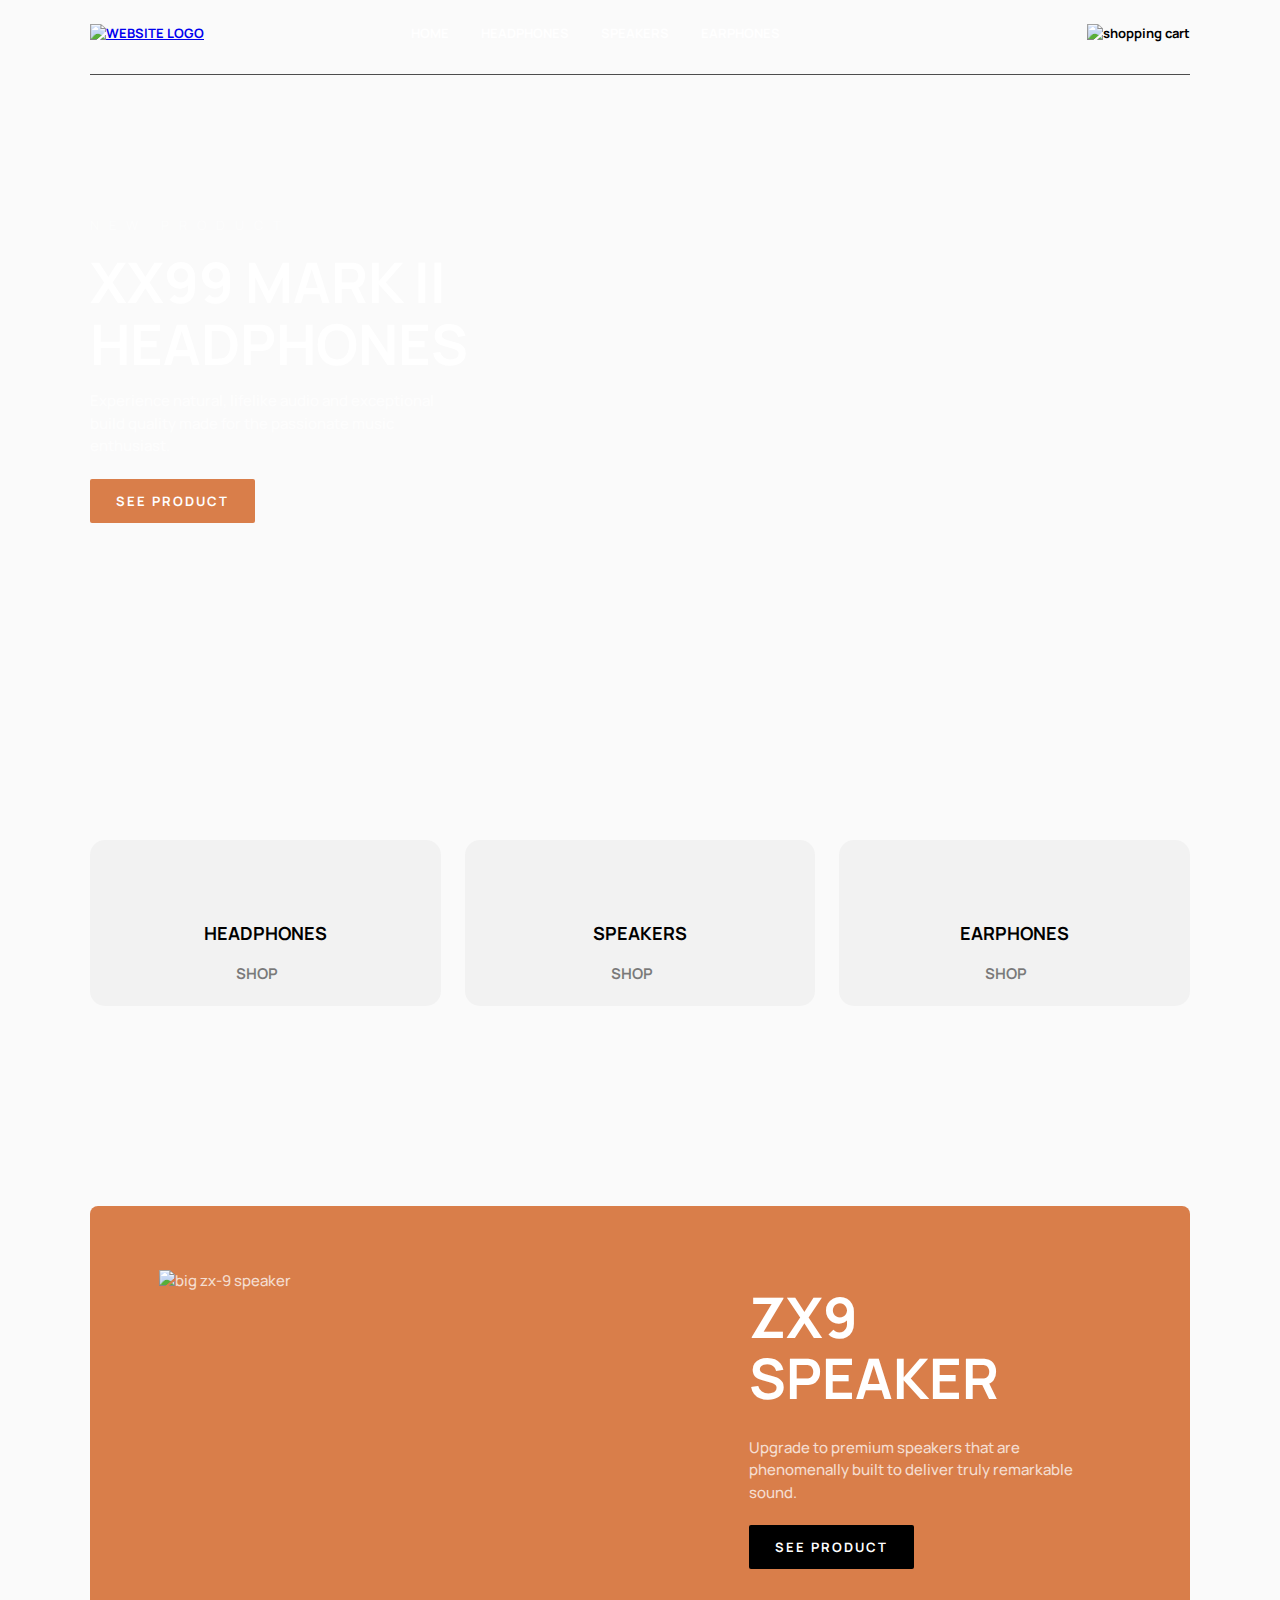
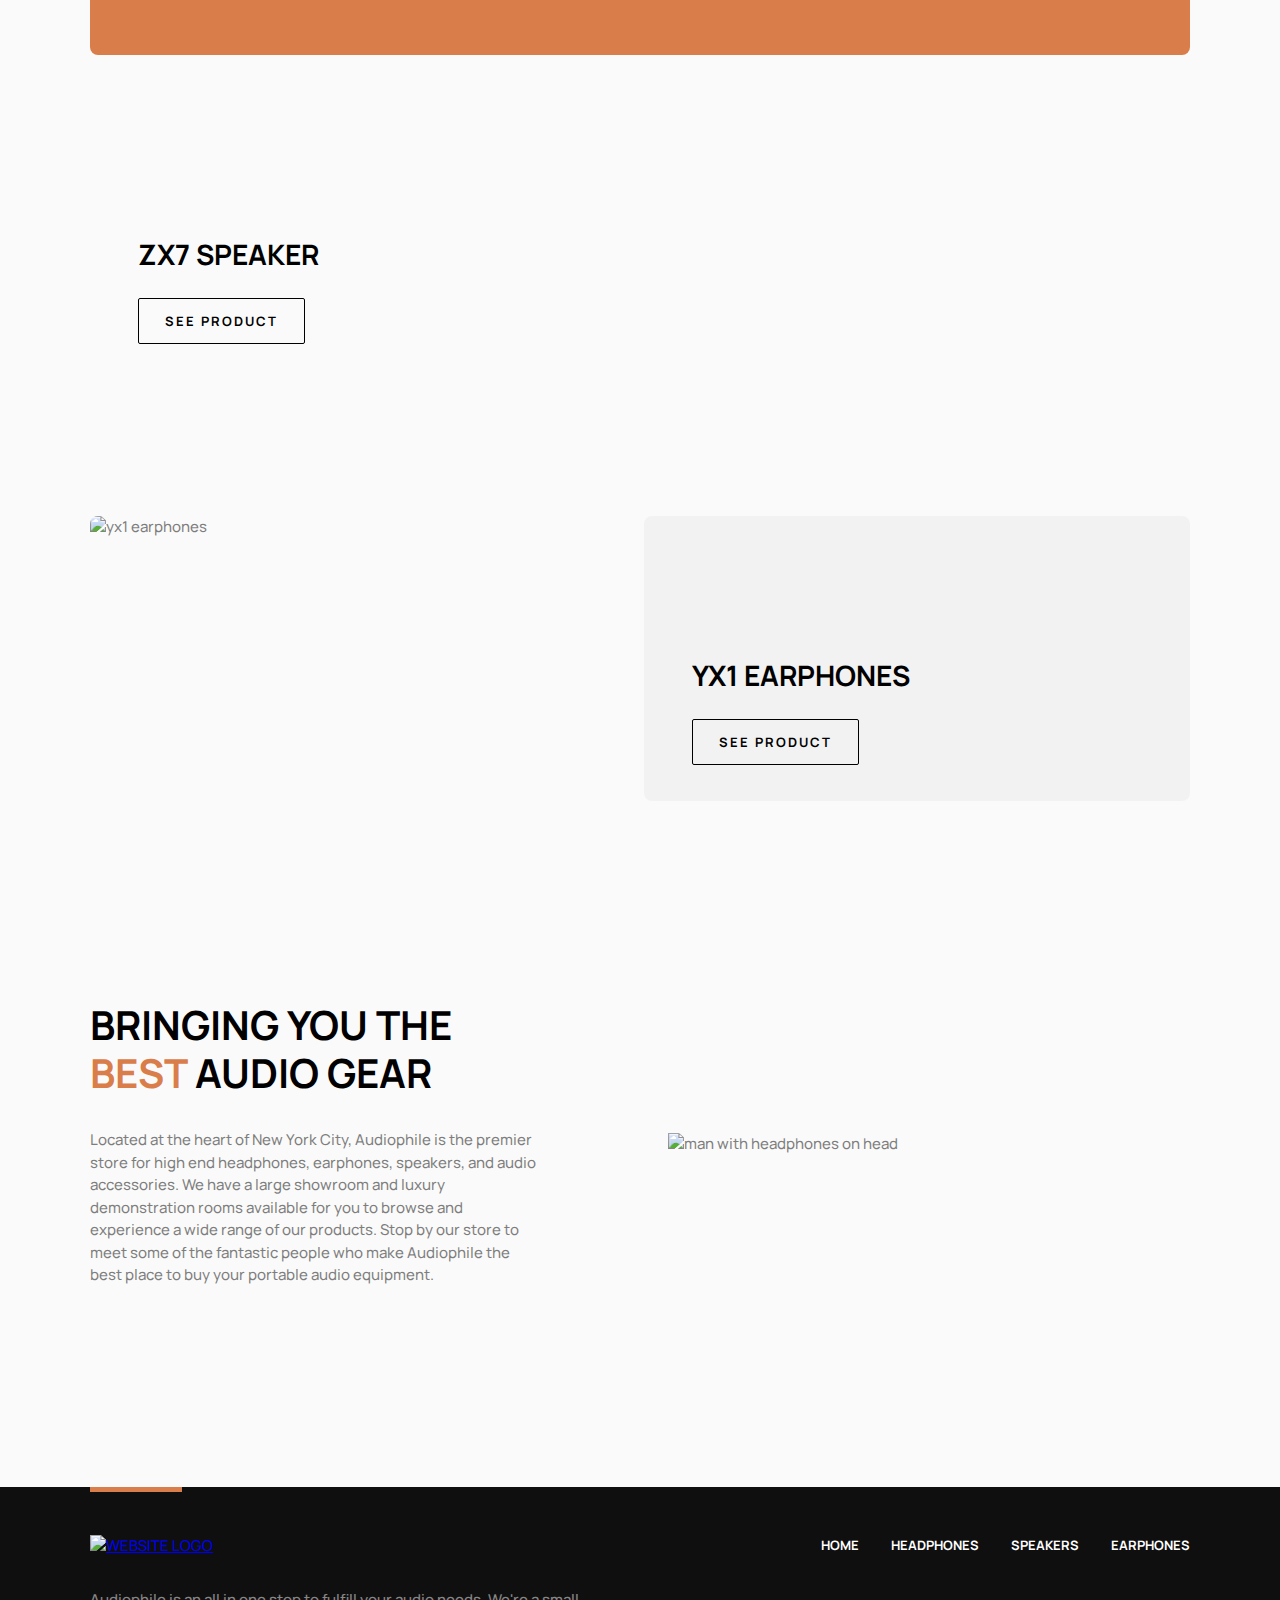
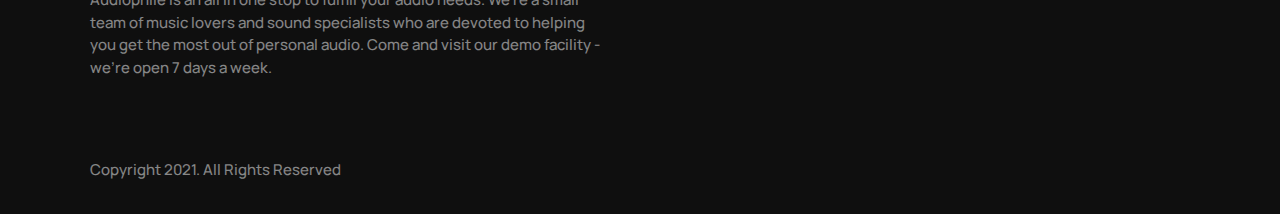
==== index.html @ 175d77ea "Add files via upload" ====
<!DOCTYPE html>
<html lang="en">

<head>
  <meta charset="UTF-8">
  <meta name="viewport" content="width=device-width, initial-scale=1.0">

  <link rel="icon" type="image/png" sizes="32x32" href="./assets/favicon-32x32.png">
  <link rel="preconnect" href="https://fonts.googleapis.com">
  <link rel="preconnect" href="https://fonts.gstatic.com" crossorigin>
  <link href="https://fonts.googleapis.com/css2?family=Manrope:wght@400;500;700&display=swap" rel="stylesheet">

  <link rel="stylesheet" href="./css/style.css">
  <link rel="stylesheet" href="./css/index.css">

  <title>Frontend Mentor | Audiophile e-commerce website</title>
</head>

<body>
  <!-- wrapper for background image under header and section below it -->
  <div class="header-wrapper | mb-sm">
    <div class="container">

      <!-- header section -->
      <header class="primary-header | text-neutral-100 fs-200 fw-700 uppercase">
        <a class="logo" href="./index.html">
          <img src="./assets/shared/desktop/logo.svg" alt="website logo">
        </a>
        <div class="header-nav">
          <button class="mobile-nav" aria-controls="primary-nav-small" aria-expanded="false">
            <span class="sr-only">Menu</span>
          </button>
          <!-- navigation for big screens -->
          <nav class="primary-nav-large">
            <ul class="nav-appearance">
              <li><a href="./index.html">home</a></li>
              <li><a href="./headphones.html">headphones</a></li>
              <li><a href="./speakers.html">speakers</a></li>
              <li><a href="./earphones.html">earphones</a></li>
            </ul>
          </nav>
          <!-- end of navigation for big screens -->
          <!-- navigation for tablets and mobiles -->
          <nav class="primary-nav-small product-collection">
            <div class="headphones">
              <p class="product-collection-name">headphones</p>
              <a href="./headphones.html" class="shop-link">shop <img class="arrow-right"
                  src="./assets/shared/desktop/icon-arrow-right.svg" alt=""></a>
            </div>

            <div class="speakers">
              <p class="product-collection-name">speakers</p>
              <a href="./speakers.html" class="shop-link">shop <img class="arrow-right"
                  src="./assets/shared/desktop/icon-arrow-right.svg" alt=""></a>
            </div>

            <div class="earphones">
              <p class="product-collection-name">earphones</p>
              <a href="./earphones.html" class="shop-link">shop <img class="arrow-right"
                  src="./assets/shared/desktop/icon-arrow-right.svg" alt=""> </a>
            </div>
          </nav>
          <!-- end of navigation for tablets and mobiles -->
        </div>
        <div class="shopping-cart-container">
          <button class="shopping-cart-btn" aria-controls="shopping-cart">
            <img src="./assets/shared/desktop/icon-cart.svg" alt="shopping cart">
          </button>
          <div class="shopping-cart">
            <div>
              <h4>CART (<span class="cart-counter">0</span>)</h4>
              <button class="remove-all">Remove all</button>
            </div>
            <div class="cart-items">

            </div>
            <div>
              <p>TOTAL</p>
              <h4>$ <span class="total-price">0</span></h4>
            </div>
            <div>
              <a href="./checkout.html" class="see-product">checkout</a>
            </div>
          </div>
        </div>
      </header>
      <!-- end of header section -->

      <!-- section under the header -->
      <section class="sub-header | text-neutral-175">
        <p class="product-announcement">new product</p>
        <h1 class="main-titles">XX99 Mark II Headphones</h1>
        <p>Experience natural, lifelike audio and exceptional build quality made for the passionate music enthusiast.
        </p>
        <a href="./product-xx99-mark-two-headphones.html" type="button" class="see-product">see
          product</a>
      </section>
      <!-- end of section under the header -->

    </div>
  </div>
  <!-- end of wrapper for header and section -->

  <!-- main part of page -->
  <main class="container">
    <!-- first section -->
    <section class="product-collection | mb-med">
      <div class="headphones">
        <p class="product-collection-name">headphones</p>
        <a href="./headphones.html" class="shop-link">shop <img class="arrow-right"
            src="./assets/shared/desktop/icon-arrow-right.svg" alt=""></a>
      </div>

      <div class="speakers">
        <p class="product-collection-name">speakers</p>
        <a href="./speakers.html" class="shop-link">shop <img class="arrow-right"
            src="./assets/shared/desktop/icon-arrow-right.svg" alt=""></a>
      </div>

      <div class="earphones">
        <p class="product-collection-name">earphones</p>
        <a href="./earphones.html" class="shop-link">shop <img class="arrow-right"
            src="./assets/shared/desktop/icon-arrow-right.svg" alt=""> </a>
      </div>
    </section>
    <!-- end of first section -->

    <!-- second section -->
    <!-- first product -->
    <section class="product-showoff | mb-med">
      <div class="showoff-big-speaker | bg-primary-400 text-neutral-175">
        <picture class="before">
          <source srcset="./assets/home/desktop/image-speaker-zx9.png" media="(min-width: 60em)">
          <source srcset="./assets/home/tablet/image-speaker-zx9.png" media="(min-width: 40em)">
          <img class="showoff-big-speaker-img" src="./assets/home/mobile/image-speaker-zx9.png" alt="big zx-9 speaker">
        </picture>
        <div class="showoff-big-speaker-info">
          <h2 class="main-titles">ZX9 <br> speaker</h2>
          <p>Upgrade to premium speakers that are phenomenally built to deliver truly remarkable sound.</p>
          <a href="./product-xx99-mark-two-headphones.html" type="button" class="see-product | darker-style">see
            product</a>
        </div>
      </div>
      <!-- end of first product -->

      <!-- second product -->
      <div class="showoff-small-speaker">
        <div class="showoff-small-speaker-info">
          <h3 class="showoff-title">ZX7 speaker</h3>
          <a href="./product-xx99-mark-two-headphones.html" type="button" class="see-product | lighter-style">see
            product</a>
        </div>
      </div>
      <!-- end of second product -->

      <!-- third product -->
      <div class="showoff-earphones">
        <picture>
          <source srcset="./assets/home/desktop/image-earphones-yx1.jpg" media="(min-width: 60em)">
          <source srcset="./assets/home/tablet/image-earphones-yx1.jpg" media="(min-width: 35em)">
          <img class="showoff-earphones-img" src="./assets/home/mobile/image-earphones-yx1.jpg" alt="yx1 earphones">
        </picture>
        <div class="showoff-earphones-info">
          <h3 class="showoff-title">YX1 earphones</h3>
          <a href="./product-xx99-mark-two-headphones.html" type="button" class="see-product | lighter-style">see
            product</a>
        </div>
      </div>
      <!-- end of third product -->
    </section>
    <!-- end of second section -->

    <!-- third section -->
    <section class="product-description | mb-med">
      <div>
        <p class="description-title">Bringing you the <span>best</span> audio gear</p>
        <p>Located at the heart of New York City, Audiophile is the premier store for high end headphones,
          earphones, speakers, and audio accessories. We have a large showroom and luxury demonstration
          rooms available for you to browse and experience a wide range of our products. Stop by our store
          to meet some of the fantastic people who make Audiophile the best place to buy your portable
          audio equipment.</p>
      </div>
      <picture>
        <source srcset="./assets/shared/desktop/image-best-gear.jpg" media="(min-width: 60em)">
        <source srcset="./assets/shared/tablet/image-best-gear.jpg" media="(min-width: 40em)">
        <img class="description-img" src="./assets/shared/mobile/image-best-gear.jpg" alt="man with headphones on head">
      </picture>
    </section>
    <!-- end of third section -->

  </main>
  <!-- main part of page -->

  <!-- footer -->
  <footer class="bg-neutral-800 text-neutral-150">
    <div class="primary-footer | container">
      <div class="footer-nav | uppercase">
        <a class="logo" href="./index.html">
          <img src="./assets/shared/desktop/logo.svg" alt="website logo">
        </a>
        <nav class="primary-nav | fs-200 fw-700 uppercase">
          <ul class="nav-appearance">
            <li><a href="./index.html">home</a></li>
            <li><a href="./headphones.html">headphones</a></li>
            <li><a href="./speakers.html">speakers</a></li>
            <li><a href="./earphones.html">earphones</a></li>
          </ul>
        </nav>
      </div>
      <div>
        <p>Audiophile is an all in one stop to fulfill your audio needs. We're a small team of music lovers
          and sound specialists who are devoted to helping you get the most out of personal audio. Come and
          visit our demo facility - we’re open 7 days a week.</p>
        <p>Copyright 2021. All Rights Reserved</p>
      </div>
      <nav class="secondary-nav">
        <ul class="nav-appearance">
          <li><a href="https://hr-hr.facebook.com" target="_blank">
              <img src="./assets/shared/desktop/icon-facebook.svg" alt="">
            </a></li>
          <li><a href="https://twitter.com" target="_blank">
              <img src="./assets/shared/desktop/icon-twitter.svg" alt="">
            </a></li>
          <li><a href="https://www.instagram.com" target="_blank">
              <img src="./assets/shared/desktop/icon-instagram.svg" alt="">
            </a></li>
        </ul>
      </nav>
    </div>
  </footer>
  <!-- end of footer -->

  <script src="./js/main.js"></script>
  <script src="./js/counter.js"></script>
</body>

</html>
---- css/style.css ----
:root {
  --clr-neutral-100: hsl(0 0% 100%);
  --clr-neutral-150: hsl(0 0% 100% / 0.5);
  --clr-neutral-175: hsl(0 0% 100% / 0.75);
  --clr-neutral-200: hsl(0 0% 98%);
  --clr-neutral-300: hsl(0 0% 95%);
  --clr-neutral-400: hsl(0, 0%, 30%);
  --clr-neutral-800: hsl(0 0% 6%);
  --clr-neutral-900: hsl(0 0% 0%);
  --clr-neutral-950: hsl(0 0% 0% / 0.5);
  --clr-neutral-975: hsl(0 0% 0% / 0.75);

  --clr-primary-300: hsl(21 94% 75%);
  --clr-primary-400: hsl(22, 65%, 57%);
  --clr-primary-500: hsl(0, 65%, 49%);
  --clr-primary-600: hsl(119, 57%, 36%);

  --ff-primary: "Manrope", sans-serif;

  --fw-400: 400;
  --fw-500: 500;
  --fw-700: 700;

  --fs-title: 3.5rem;
  --fs-200: 0.8125rem;
  --fs-300: 0.9375rem;
  --fs-400: 1.125rem;
  --fs-500: 1.5rem;
  --fs-600: 1.75rem;
  --fs-700: 2rem;
  --fs-800: 2.5rem;
}

@media (max-width: 40em) {
  :root {
    --fs-title: 2.25rem;
  }
}

/*
  1. Use a more-intuitive box-sizing model.
*/
*,
*::before,
*::after {
  box-sizing: border-box;
}
/*
  2. Remove default margin
*/
* {
  margin: 0;
}
/*
  3. Allow percentage-based heights in the application
*/
html,
body {
  height: 100%;
}
/*
  Typographic tweaks!
  4. Add accessible line-height
  5. Improve text rendering
*/
body {
  line-height: 1.5;
  -webkit-font-smoothing: antialiased;
}
/*
  6. Improve media defaults
*/
img,
picture,
video,
canvas,
svg {
  display: block;
  max-width: 100%;
}
/*
  7. Remove built-in form typography styles
*/
input,
button,
textarea,
select {
  font: inherit;
}
/*
  8. Avoid text overflows
*/
p,
h1,
h2,
h3,
h4,
h5,
h6 {
  overflow-wrap: break-word;
}
/*
  9. Create a root stacking context
*/
#root,
#__next {
  isolation: isolate;
}

/* Utility Classes */

.text-neutral-100 {
  color: var(--clr-neutral-100);
}
.text-neutral-150 {
  color: var(--clr-neutral-150);
}
.text-neutral-175 {
  color: var(--clr-neutral-175);
}
.text-neutral-900 {
  color: var(--clr-neutral-900);
}
.text-neutral-950 {
  color: var(--clr-neutral-950);
}
.text-neutral-975 {
  color: var(--clr-neutral-975);
}

.text-primary-400 {
  color: var(--clr-primary-400);
}
.text-primary-500 {
  color: var(--clr-primary-500);
}

.bg-neutral-300 {
  background-color: var(--clr-neutral-300);
}
.bg-neutral-400 {
  background-color: var(--clr-neutral-400);
}
.bg-neutral-800 {
  background-color: var(--clr-neutral-800);
}
.bg-neutral-900 {
  background-color: var(--clr-neutral-900);
}

.bg-primary-300 {
  background-color: var(--clr-primary-300);
}
.bg-primary-400 {
  background-color: var(--clr-primary-400);
}
.bg-primary-500 {
  background-color: var(--clr-primary-500);
}

.fw-400 {
  font-weight: var(--fw-400);
}
.fw-500 {
  font-weight: var(--fw-500);
}
.fw-700 {
  font-weight: var(--fw-700);
}

.fs-title {
  font-size: var(--fs-title);
}
.fs-200 {
  font-size: var(--fs-200);
}
.fs-300 {
  font-size: var(--fs-300);
}
.fs-400 {
  font-size: var(--fs-400);
}
.fs-500 {
  font-size: var(--fs-500);
}
.fs-600 {
  font-size: var(--fs-600);
}
.fs-700 {
  font-size: var(--fs-700);
}
.fs-800 {
  font-size: var(--fs-800);
}

.mb-sm {
  margin-bottom: 10.5rem;
}
.mb-med {
  margin-bottom: 12.5rem;
}

@media (max-width: 60em) {
  .mb-sm {
    margin-bottom: 6rem;
  }
  .mb-med {
    margin-bottom: 6rem;
  }
}

@media (max-width: 40em) {
  .mb-sm {
    margin-bottom: 5rem;
  }
  .mb-med {
    margin-bottom: 7.5rem;
  }
}

.uppercase {
  text-transform: uppercase;
}

.sr-only {
  position: absolute;
  position: absolute !important;
  width: 1px !important;
  height: 1px !important;
  padding: 0 !important;
  margin: -1px !important;
  overflow: hidden !important;
  clip: rect(0, 0, 0, 0) !important;
  white-space: nowrap !important;
  border: 0 !important;
}

.container {
  --side-padd: 1.25rem;
  --max-width: 1100px;

  width: min(var(--max-width), 100% - var(--side-padd) * 2);
  margin-inline: auto;
}

/* General Styling */

body {
  background-color: var(--clr-neutral-200);
  color: var(--clr-neutral-950);
  font-family: var(--ff-primary);
  font-weight: var(--fw-500);
  font-size: var(--fs-300);
}

h1,
h2,
h3,
h4 {
  line-height: 1.1;
}

.nav-appearance {
  list-style: none;
  padding: 0;
}

.nav-appearance > li > a {
  color: var(--clr-neutral-100);
  text-decoration: none;
  font-weight: var(--fw-700);
  transition: color 350ms ease-out;
}

@media (min-width: 40em) {
  .nav-appearance > li > a:hover,
  .nav-appearance > li > a:focus {
    color: var(--clr-primary-400);
  }
}

.product-announcement {
  text-transform: uppercase;
  letter-spacing: 10px;
  color: var(--clr-neutral-150);
  font-weight: var(--fw-400);
  font-size: var(--fs-200);
}

.main-titles {
  color: var(--clr-neutral-100);
  font-size: var(--fs-title);
  font-weight: var(--fw-700);
  text-transform: uppercase;
}

.showoff-title {
  font-size: var(--fs-600);
  color: var(--clr-neutral-900);
  font-weight: var(--fw-700);
  text-transform: uppercase;
}

.see-product {
  text-decoration: none;
  text-transform: uppercase;
  letter-spacing: 2px;
  background-color: var(--clr-primary-400);
  color: var(--clr-neutral-100);
  font-size: var(--fs-200);
  font-weight: var(--fw-700);
  padding: 1em 2em;
  border-radius: 2px;
  transition: all 350ms ease-in;
}

@media (min-width: 40em) {
  .see-product:hover,
  .see-product:focus {
    background-color: var(--clr-primary-300);
  }
}

.product-collection-name {
  text-transform: uppercase;
  font-size: var(--fs-400);
  font-weight: var(--fw-700);
  color: var(--clr-neutral-900);
}

.shop-link {
  text-decoration: none;
  text-transform: uppercase;
  color: var(--clr-neutral-950);
  font-weight: var(--fw-700);
  font-size: var(--fs-300);
  transition: color 350ms ease-out;
}

.shop-link .arrow-right {
  display: inline-block;
  margin-left: 14px;
}

.darker-style {
  background-color: var(--clr-neutral-900);
  color: var(--clr-neutral-100);
}

.lighter-style {
  background-color: transparent;
  color: var(--clr-neutral-900);
  border: 1px solid currentColor;
}

@media (min-width: 40em) {
  .shop-link:hover,
  .shop-link:focus {
    color: var(--clr-primary-400);
  }
  .darker-style:hover,
  .darker-style:focus {
    background-color: var(--clr-neutral-400);
  }
  .lighter-style:hover,
  .lighter-style:focus {
    background-color: var(--clr-neutral-900);
    color: var(--clr-neutral-100);
    border: 1px solid var(--clr-neutral-900);
  }
}

.description-title {
  font-size: var(--fs-800);
  color: var(--clr-neutral-900);
  font-weight: var(--fw-700);
  text-transform: uppercase;
}

.description-title > span {
  color: var(--clr-primary-400);
}

@media (max-width: 40em) {
  .description-title {
    font-size: var(--fs-600);
  }
}

.collection-sub-header {
  font-size: var(--fs-800);
  font-weight: var(--fw-700);
  text-transform: uppercase;
  color: var(--clr-neutral-100);
}

@media (max-width: 40em) {
  .collection-sub-header {
    font-size: var(--fs-600);
  }
}

/* Headphones, speakers and earphones general styling */

.product-info .collection-sub-header {
  color: var(--clr-neutral-900);
}

.product-info .product-announcement {
  color: var(--clr-primary-400);
}

/* Individual product general styling */

.return-link {
  border: 0;
  cursor: pointer;
  font-size: var(--fs-300);
  font-weight: var(--fw-500);
  background-color: transparent;
  color: var(--clr-neutral-950);
  text-transform: capitalize;
  transition: color 350ms ease-out;
}

@media (min-width: 40em) {
  .return-link:hover,
  .return-link:focus {
    color: var(--clr-primary-400);
  }
}

.full-product-price {
  font-size: var(--fs-400);
  font-weight: var(--fw-700);
  color: var(--clr-neutral-900);
}

.features-content-title {
  font-size: var(--fs-700);
  color: var(--clr-neutral-900);
  text-transform: uppercase;
}

@media (max-width: 40em) {
  .features-content-title {
    font-size: var(--fs-500);
  }
}

.in-the-box-info > p > span {
  color: var(--clr-primary-400);
  font-weight: var(--fw-700);
  padding-right: 1.75em;
}

.showoff-product-name {
  font-size: var(--fs-500);
  color: var(--clr-neutral-900);
  text-transform: uppercase;
}

.full-product-desc .collection-sub-header {
  color: var(--clr-neutral-900);
}

.full-product-desc .product-announcement {
  color: var(--clr-primary-400);
}

.product-collection {
  display: flex;
  flex-direction: column;
  text-align: center;
  gap: 4rem;
  padding-block: 5.5rem 1.5rem;
}

section.product-collection {
  padding-block: 0;
}

.product-collection > * {
  border-radius: 1em;
  background-color: var(--clr-neutral-300);
  width: 90%;
  max-width: 24rem;
  margin-inline: auto;
  padding-block: 5rem 1.25rem;
}

section.product-collection > * {
  width: 100%;
}

.product-collection-name {
  margin-bottom: 1rem;
  position: relative;
}

.product-collection-name::before {
  content: "";
  position: absolute;
  inset: -150px 0 0 0;
  background-image: url("../assets/shared/desktop/image-category-thumbnail-headphones.png");
  background-repeat: no-repeat;
  background-size: 40%;
  background-position: center center;
}

@media (min-width: 40em) {
  .product-collection {
    flex-direction: row;
    gap: 0.5rem;
    padding-inline: 1rem;
    padding-block: 7rem 4rem;
  }
  section.product-collection {
    padding-inline: 0;
  }
  .product-collection-name::before {
    background-size: 60%;
  }
}

@media (min-width: 60em) {
  .product-collection {
    gap: 1.5rem;
  }
  .product-collection-name::before {
    background-size: 50%;
  }
}

.product-collection > div:nth-of-type(2) > .product-collection-name::before {
  background-image: url("../assets/shared/desktop/image-category-thumbnail-speakers.png");
}

.product-collection > div:nth-of-type(3) > .product-collection-name::before {
  background-image: url("../assets/shared/desktop/image-category-thumbnail-earphones.png");
}

/* Counter */

.full-product-counter {
  background-color: var(--clr-neutral-300);
  max-width: 7.5rem;
  display: flex;
  align-items: center;
  justify-content: space-between;
}

@media (min-width: 40em) {
  .full-product-counter {
    width: 7.5rem;
  }
}

.counter {
  color: var(--clr-neutral-900);
}

.full-product-counter > button {
  color: var(--clr-neutral-400);
  opacity: 0.75;
  padding-block: 0.75rem;
  padding-inline: 1rem;
  background: transparent;
  border: 0;
  cursor: pointer;
  transition: color 350ms ease-out;
}

.full-product-counter > button:hover,
.full-product-counter > button:focus {
  color: var(--clr-primary-400);
}

/* Shopping cart */

.shopping-cart-container {
  position: relative;
  width: fit-content;
}

.shopping-cart {
  background-color: var(--clr-neutral-100);
  max-width: 375px;
  padding: 2.25rem 2rem 3rem 2rem;
  margin-inline: auto;
  border-radius: 0.75em;
  box-shadow: 0 0 0 1000vw var(--clr-neutral-950);
  font-weight: var(--fw-700);
  position: absolute;
  z-index: 99999;
  inset: 6rem 0 auto -85vw;
  display: none;
}

.shopping-cart[data-visible] {
  display: block;
}

@media (min-width: 40em) {
  .shopping-cart {
    margin-inline: initial;
    margin-left: auto;
    right: 0.5rem;
  }
}

.shopping-cart > * {
  display: flex;
  justify-content: space-between;
}

.shopping-cart > *:not(:first-child) {
  margin-top: 2rem;
}

.shopping-cart .see-product {
  width: 100%;
  text-align: center;
}

.cart-items {
  display: flex;
  flex-direction: column;
  gap: 1rem;
}

.cart-item {
  width: 100%;
  display: flex;
  align-items: center;
  justify-content: space-between;
}

.cart-item h5 {
  max-height: 20px;
  max-width: 100px;
  overflow: hidden;
}

.cart-item-img {
  width: 4rem;
  aspect-ratio: 1;
  border-radius: 0.25em;
}

.cart-item-info > :last-child {
  margin-top: 0.25em;
}

.remove-all {
  cursor: pointer;
  background: transparent;
  border: 0;
  color: var(--clr-neutral-950);
  font-weight: var(--fw-500);
  text-transform: capitalize;
}

.shopping-cart h4,
.shopping-cart h5 {
  color: var(--clr-neutral-900);
}

.shopping-cart h4 {
  font-size: var(--fs-400);
}

.shopping-cart h5 {
  font-size: var(--fs-300);
}

.shopping-cart p {
  color: var(--clr-neutral-950);
  font-size: var(--fs-200);
}

/* Header */

.header-wrapper > .container {
  display: flex;
  flex-direction: column;
  gap: 100px;
}

.primary-header {
  padding-block: 1.5rem;
  display: flex;
  justify-content: space-between;
  align-items: center;
}

.primary-header::before {
  content: "";
  position: absolute;
  inset: 0 0 calc(100vh - 75px) 0;
  border-bottom: 1px solid var(--clr-neutral-400);
}

.logo {
  order: 2;
  z-index: 999;
}

.header-nav {
  order: 1;
  z-index: 999;
}

.shopping-cart-container {
  order: 3;
  z-index: 999;
}

.shopping-cart-btn {
  cursor: pointer;
  background-color: transparent;
  border: 0;
  padding: 0;
}

@media (min-width: 40em) {
  .logo {
    margin-right: auto;
    margin-left: 2rem;
  }
  .primary-header::before {
    width: calc(100% - 40px);
    max-width: 1100px;
    margin-inline: auto;
  }
}

@media (min-width: 60em) {
  .header-nav {
    margin-right: 100px;
  }
  .logo {
    margin-right: initial;
    margin-left: 0rem;
    order: 1;
  }
}

.mobile-nav {
  display: block;
  width: 16px;
  height: 15px;
  background: transparent;
  background-image: url("../assets/shared/tablet/icon-hamburger.svg");
  background-repeat: no-repeat;
  background-size: cover;
  cursor: pointer;
  position: relative;
  z-index: 99;
  border: 0;
}

.primary-nav-small {
  display: none;
}

.primary-nav-small[data-visible] {
  display: flex;
  position: absolute;
  z-index: 999;
  inset: 4.5rem 0 auto;
  background-color: var(--clr-neutral-100);
  box-shadow: 0 0 0 1000vw var(--clr-neutral-950);
}

.primary-nav-large {
  display: none;
}

@media (min-width: 60em) {
  .mobile-nav {
    display: none;
  }
  .primary-nav-small[data-visible] {
    display: none;
  }
  .primary-nav-large {
    display: block;
  }
  .nav-appearance {
    display: flex;
    gap: 2rem;
  }
}

/* Product description --- Third section */

.product-description {
  text-align: center;
  display: flex;
  flex-direction: column;
}

.product-description :first-child {
  order: 2;
  max-width: 40ch;
  margin-inline: auto;
}

.description-title {
  margin-block: 2.5rem 2rem;
  line-height: 1.2;
}

@media (min-width: 40em) {
  .product-description :first-child {
    max-width: 63ch;
  }
}

@media (min-width: 60em) {
  .product-description {
    text-align: start;
    flex-direction: row;
    align-items: center;
    gap: 8rem;
  }
  .product-description > * {
    flex-basis: 100%;
  }
  .product-description :first-child {
    order: 0;
    max-width: 50ch;
  }
  .description-title {
    margin-block: 0 2rem;
  }
}

/* Footer */

.primary-footer {
  text-align: center;
  display: grid;
  grid-template-areas:
    "pr-nav"
    "info"
    "sec-nav";
  justify-content: center;
  gap: 3rem;
  padding-block: 3rem 2rem;
}

.primary-footer .nav-appearance {
  display: flex;
  flex-direction: column;
  justify-content: center;
  gap: 1rem;
}

.footer-nav {
  grid-area: pr-nav;
  display: flex;
  flex-direction: column;
  align-items: center;
  gap: 3rem;
}

.footer-nav > .logo {
  order: 0;
  position: relative;
}

.footer-nav > .logo::before {
  content: "";
  position: absolute;
  z-index: -1;
  inset: -3rem 0 0;
  border-top: 5px solid var(--clr-primary-400);
  width: 75%;
  margin-inline: auto;
}

.primary-footer > :nth-child(2) {
  grid-area: info;
}

.primary-footer p:last-of-type {
  padding-top: 3rem;
}

.secondary-nav {
  grid-area: sec-nav;
}

@media (min-width: 40em) {
  .primary-footer {
    text-align: start;
    justify-content: start;
    gap: 2rem;
    grid-template-areas:
      "pr-nav pr-nav"
      "info sec-nav"
      "info sec-nav";
  }
  .primary-footer .nav-appearance {
    justify-content: start;
    flex-direction: row;
    gap: 2rem;
  }
  .footer-nav {
    align-items: start;
    gap: 2rem;
  }
  .footer-nav > .logo {
    margin: 0;
    width: fit-content;
  }
  .footer-nav > .logo::before {
    margin-inline: initial;
  }
  .primary-footer > :nth-child(2) {
    width: calc(100% + 8rem);
  }
  .primary-footer p:last-of-type {
    padding-top: 5rem;
  }
  .secondary-nav {
    align-self: end;
    height: fit-content;
  }
  .secondary-nav > .nav-appearance {
    gap: 1rem;
  }
  .secondary-nav > .nav-appearance > li:hover > a > img,
  .secondary-nav > .nav-appearance > li:focus > a > img {
    filter: invert(64%) sepia(46%) saturate(2171%) hue-rotate(332deg)
      brightness(95%) contrast(78%);
  }
}

@media (min-width: 60em) {
  .primary-footer {
    justify-content: space-between;
  }
  .footer-nav {
    flex-direction: row;
    justify-content: space-between;
    align-items: center;
  }
  .primary-footer p {
    max-width: 57ch;
  }
  .secondary-nav {
    align-self: center;
  }
}

.secondary-nav .nav-appearance {
  flex-direction: row;
}
---- css/index.css ----
/* Header */

.header-wrapper {
  background-image: url("../assets/home/mobile/image-header.jpg");
  background-repeat: no-repeat;
  background-size: cover;
  background-position: center center;
}

.header-wrapper {
  padding-bottom: 10rem;
}

.sub-header {
  text-align: center;
  padding-top: 6.5rem;
  max-width: 45ch;
  margin-inline: auto;
}

@media (min-width: 40em) {
  .header-wrapper {
    background-image: url("../assets/home/tablet/image-header.jpg");
  }
  .sub-header > p {
    max-width: 40ch;
    margin-inline: auto;
  }
}

@media (min-width: 60em) {
  .header-wrapper {
    background-image: url("../assets/home/desktop/image-hero.jpg");
  }
  .sub-header {
    text-align: start;
    margin-inline: initial;
    padding-top: 3rem;
  }
  .sub-header > p {
    margin-inline: initial;
  }
}

.sub-header > * + * {
  margin-top: 1rem;
}

.sub-header > p:nth-of-type(2) {
  margin-bottom: 2rem;
}

/* Second section */

.product-showoff {
  display: grid;
  gap: 1.5rem;
  grid-template-rows: 1fr;
}

.product-showoff > * {
  border-radius: 0.5rem;
}

@media (min-width: 40em) {
  .product-showoff {
    gap: 2rem;
  }
}

@media (min-width: 60em) {
  .product-showoff {
    gap: 3rem;
  }
}

/* First showoff product */

.showoff-big-speaker {
  text-align: center;
  display: grid;
  grid-template-columns: 1fr;
  position: relative;
  isolation: isolate;
}

.showoff-big-speaker::before {
  content: "";
  position: absolute;
  z-index: -1;
  inset: 0;
  background-image: url("../assets/home/desktop/pattern-circles.svg");
  background-repeat: no-repeat;
  background-size: cover;
  background-position: center top -150px;
}

.showoff-big-speaker-img {
  width: 50%;
  padding-block: 4rem 3rem;
  margin-inline: auto;
}

.showoff-big-speaker-info {
  padding-bottom: 4rem;
  max-width: 37ch;
  margin-inline: auto;
}

@media (min-width: 60em) {
  .showoff-big-speaker {
    text-align: start;
    grid-template-columns: 1fr 1fr;
  }
  .showoff-big-speaker::before {
    background-position: left -250px center;
  }
  .showoff-big-speaker-img {
    width: 75%;
    padding-bottom: 0;
    object-fit: cover;
    object-position: 0 15px;
  }
  .showoff-big-speaker-info {
    padding-block: 5rem 6rem;
  }
}

.showoff-big-speaker-info > :not(:last-child) {
  margin-bottom: 1.75rem;
}

.showoff-big-speaker-info > p:nth-of-type(1) {
  margin-bottom: 2rem;
}

/* Second showoff product */

.showoff-small-speaker {
  overflow: hidden;
}

.showoff-small-speaker-info {
  padding: 8.5rem 0 8.5rem 1.5rem;
  background-image: url("../assets/home/mobile/image-speaker-zx7.jpg");
  background-repeat: no-repeat;
  background-size: cover;
  background-position: center center;
}

@media (min-width: 40em) {
  .showoff-small-speaker-info {
    padding-left: 3rem;
    background-image: url("../assets/home/tablet/image-speaker-zx7.jpg");
  }
}

@media (min-width: 40em) {
  .showoff-small-speaker-info {
    padding-left: 3rem;
    background-image: url("../assets/home/desktop/image-speaker-zx7.jpg");
  }
}

.showoff-title {
  margin-bottom: 2.5rem;
}

/* Third showoff product */

.showoff-earphones {
  display: grid;
  gap: 1.5rem;
}

.showoff-earphones > * {
  border-radius: 0.5rem;
  overflow: hidden;
}

.showoff-earphones-img {
  object-fit: cover;
  object-position: center center;
}

.showoff-earphones-info {
  padding: 3rem 0 3rem 1.5rem;
  background-color: var(--clr-neutral-300);
}

@media (min-width: 40em) {
  .showoff-earphones {
    grid-template-columns: 1fr 1fr;
    gap: 0.5rem;
  }
  .showoff-earphones > * {
    flex-basis: 100%;
    max-height: 300px;
  }
  .showoff-earphones-info {
    padding-left: 3rem;
  }
}

@media (min-width: 60em) {
  .showoff-earphones > * {
    max-height: 400px;
  }
  .showoff-earphones-info {
    padding-top: 9rem;
  }
}

/* End of Second section */
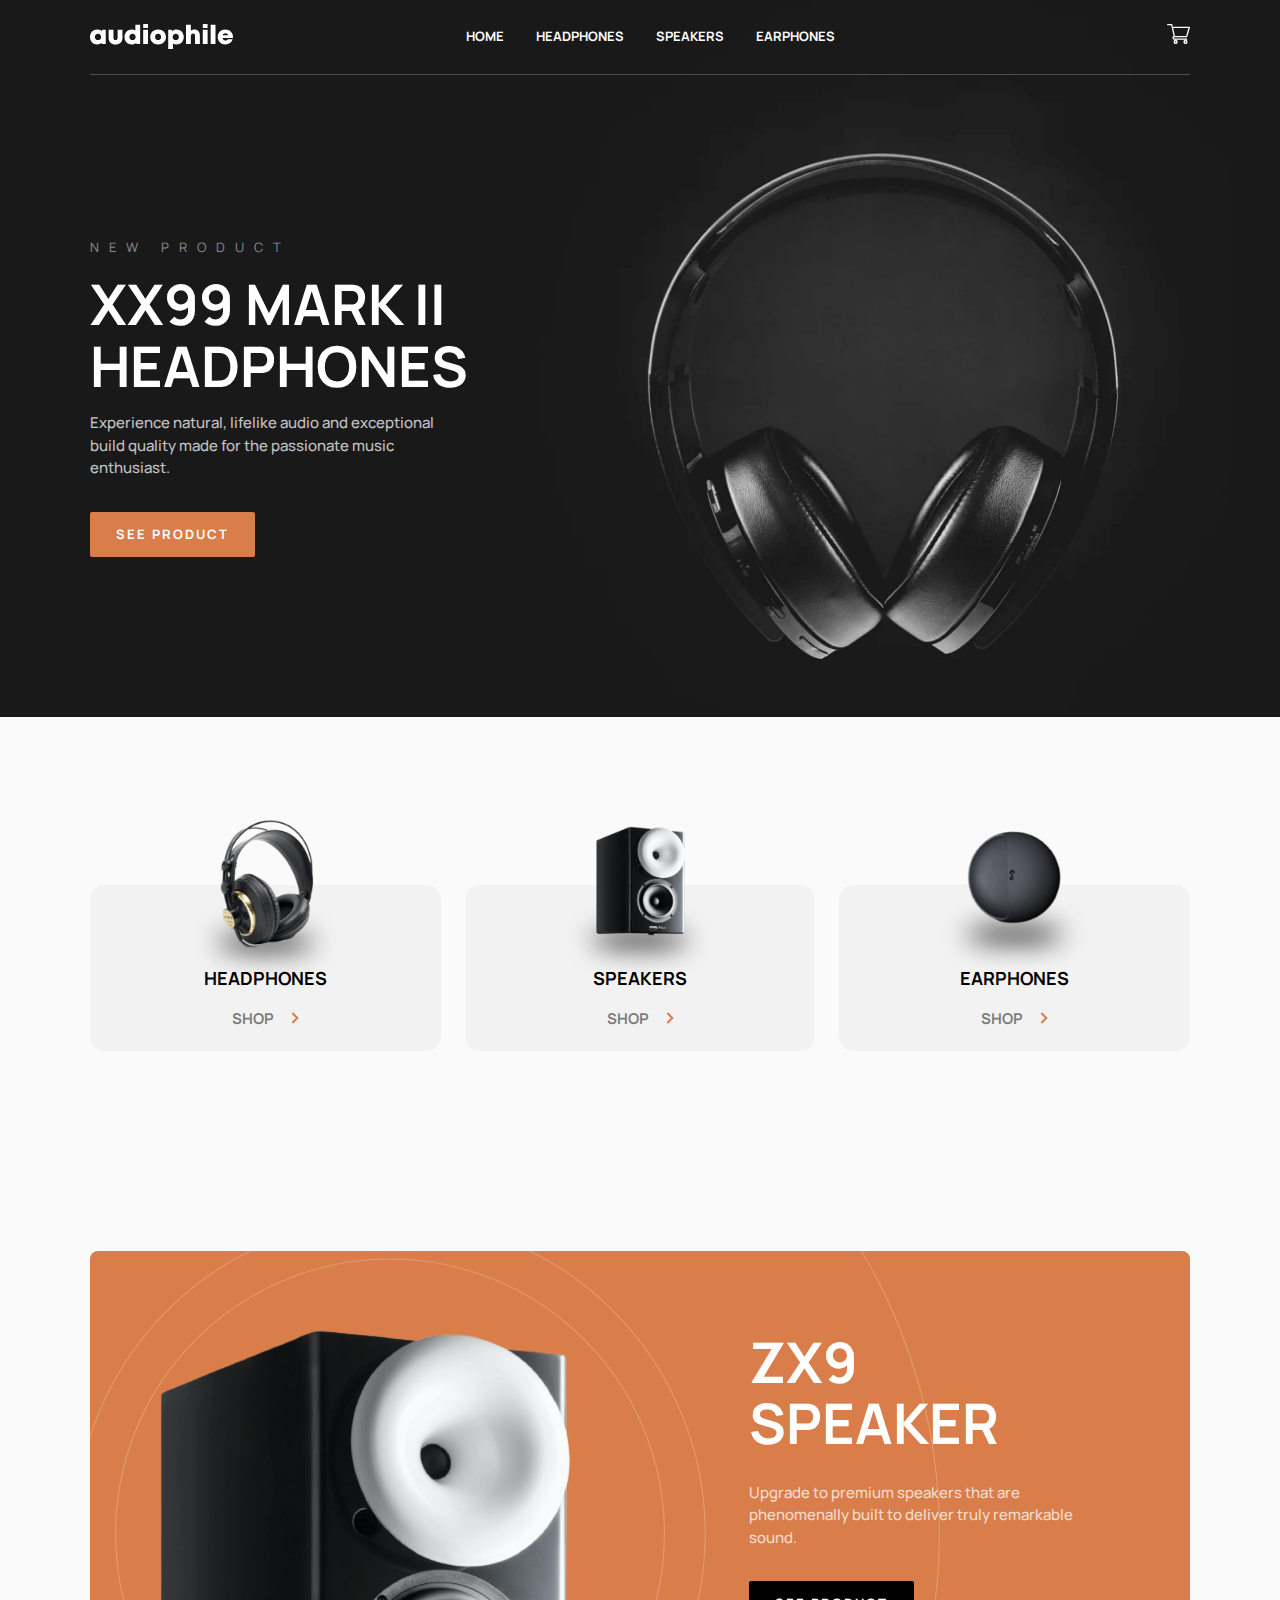
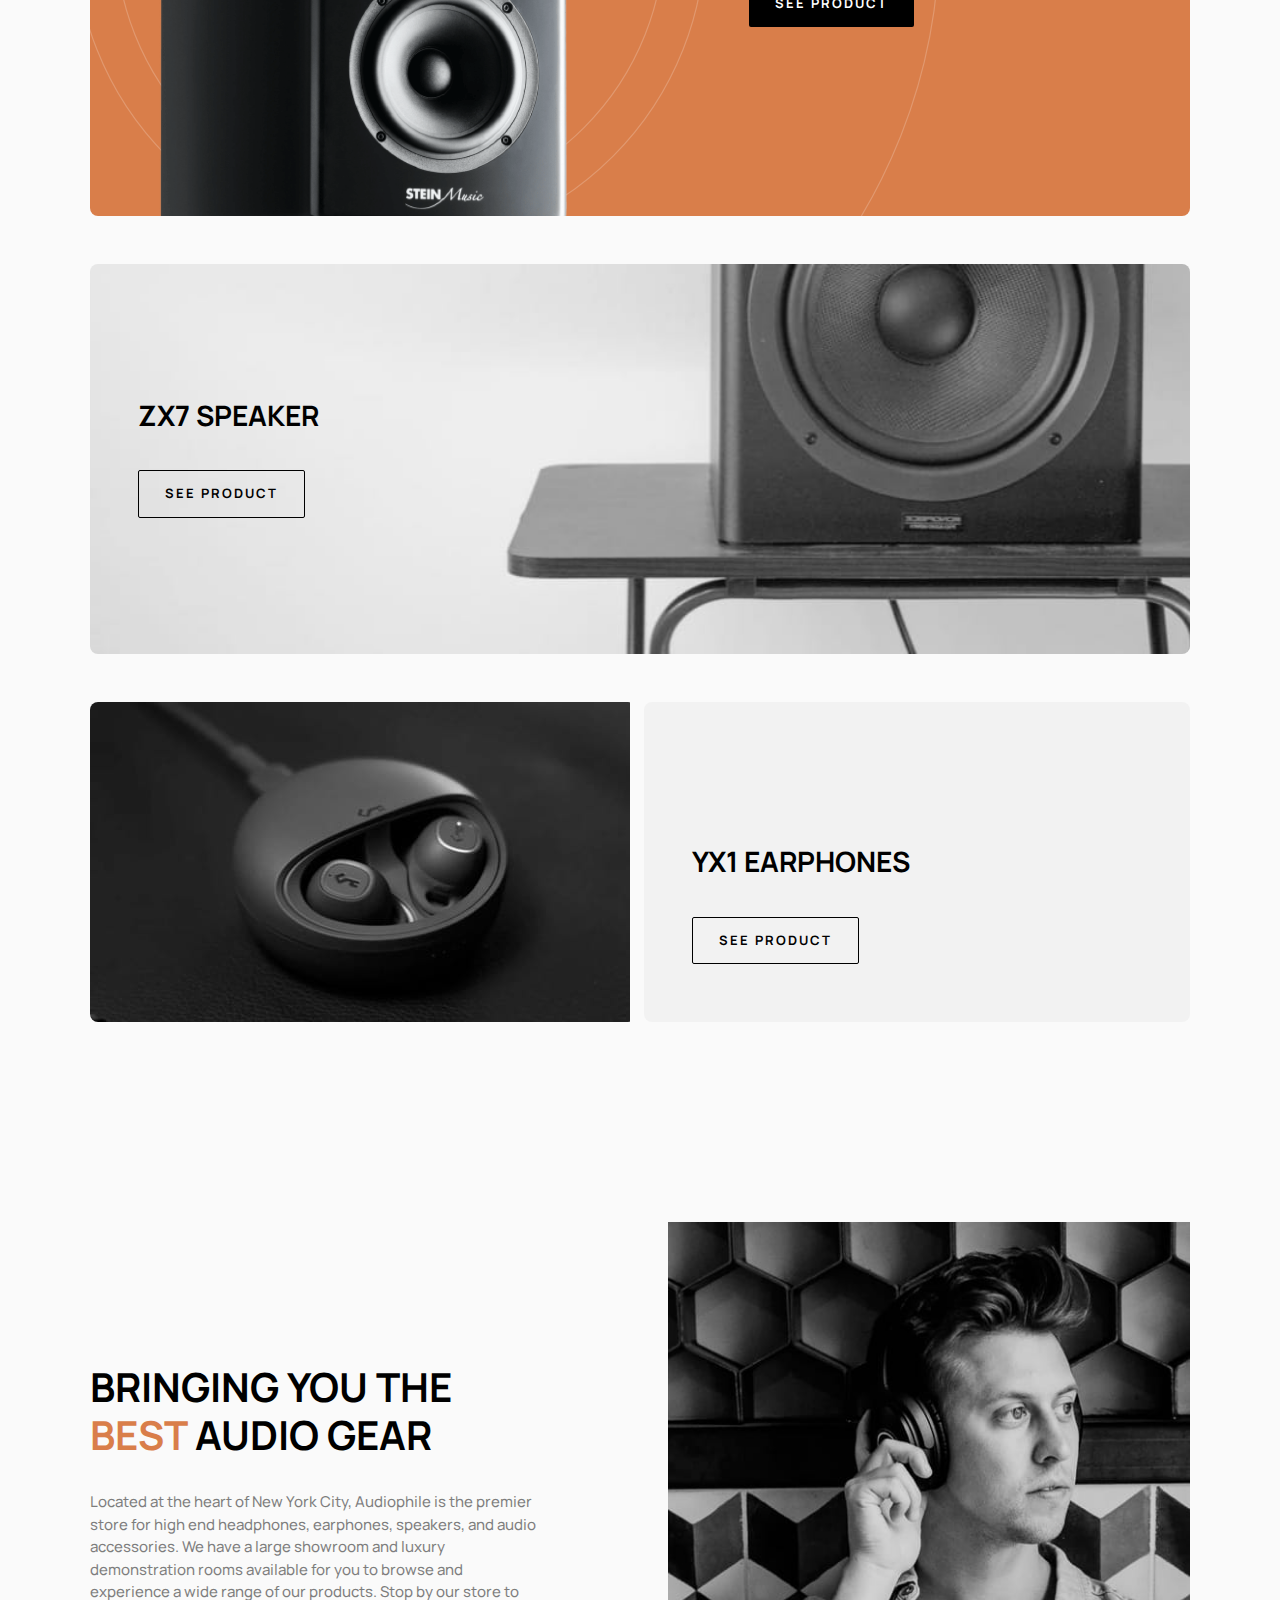
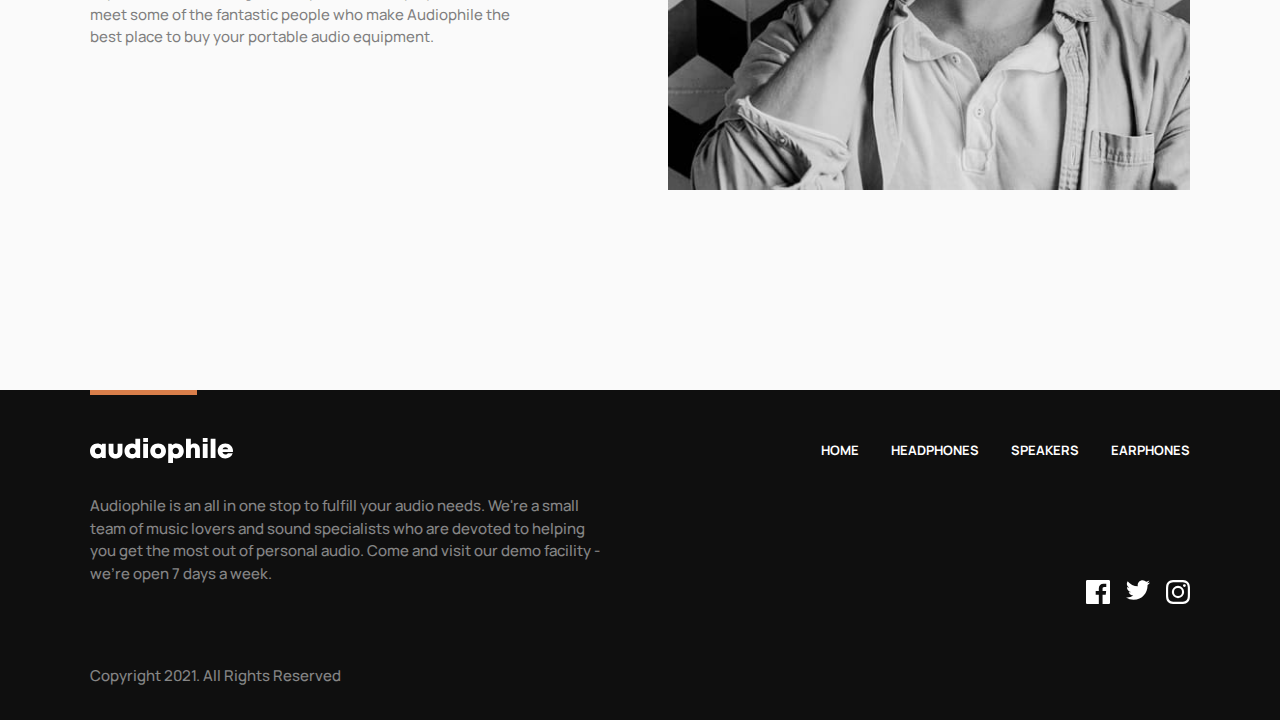
==== commit 3a30148c: "Add files via upload" ====
--- a/index.html
+++ b/index.html
@@ -66,6 +66,7 @@
           <button class="shopping-cart-btn" aria-controls="shopping-cart">
             <img src="./assets/shared/desktop/icon-cart.svg" alt="shopping cart">
           </button>
+          <div class="cart-items-quantity">0</div>
           <div class="shopping-cart">
             <div>
               <h4>CART (<span class="cart-counter">0</span>)</h4>
@@ -92,8 +93,10 @@
         <h1 class="main-titles">XX99 Mark II Headphones</h1>
         <p>Experience natural, lifelike audio and exceptional build quality made for the passionate music enthusiast.
         </p>
-        <a href="./product-xx99-mark-two-headphones.html" type="button" class="see-product">see
-          product</a>
+        <div>
+          <a href="./product-xx99-mark-two-headphones.html" type="button" class="see-product">see
+            product</a>
+        </div>
       </section>
       <!-- end of section under the header -->
 
@@ -232,6 +235,7 @@
 
   <script src="./js/main.js"></script>
   <script src="./js/counter.js"></script>
+  <script src="./js/shopping-cart.js"></script>
 </body>
 
 </html>--- a/css/style.css
+++ b/css/style.css
@@ -253,6 +253,12 @@
   font-size: var(--fs-300);
 }
 
+@media (min-width: 40em) {
+  body:has(.primary-nav-small[data-visible]) {
+    overflow-y: hidden;
+  }
+}
+
 h1,
 h2,
 h3,
@@ -312,12 +318,34 @@
   padding: 1em 2em;
   border-radius: 2px;
   transition: all 350ms ease-in;
+  display: inline-block;
+  position: relative;
 }
 
 @media (min-width: 40em) {
   .see-product:hover,
   .see-product:focus {
-    background-color: var(--clr-primary-300);
+    box-shadow: inset 13em 0 0 0 var(--clr-primary-300);
+    animation: bounce 1s;
+    animation-timing-function: cubic-bezier(0.39, 0.575, 0.565, 1);
+  }
+  .shopping-cart-container .see-product:hover,
+  .shopping-cart-container .see-product:focus {
+    box-shadow: inset 25em 0 0 0 var(--clr-primary-300);
+  }
+}
+
+@keyframes bounce {
+  0%,
+  30%,
+  65%,
+  100% {
+    transform: translateX(0);
+  }
+  15%,
+  45%,
+  80% {
+    transform: translateX(1rem);
   }
 }
 
@@ -360,11 +388,11 @@
   }
   .darker-style:hover,
   .darker-style:focus {
-    background-color: var(--clr-neutral-400);
+    box-shadow: inset 13em 0 0 0 var(--clr-neutral-400);
   }
   .lighter-style:hover,
   .lighter-style:focus {
-    background-color: var(--clr-neutral-900);
+    box-shadow: inset 13em 0 0 0 var(--clr-neutral-900);
     color: var(--clr-neutral-100);
     border: 1px solid var(--clr-neutral-900);
   }
@@ -583,6 +611,15 @@
   width: fit-content;
 }
 
+.cart-items-quantity {
+  position: absolute;
+  right: -0.5rem;
+  top: -0.725rem;
+  background-color: var(--clr-primary-400);
+  padding: 0.075rem 0.3125rem;
+  border-radius: 5px;
+}
+
 .shopping-cart {
   background-color: var(--clr-neutral-100);
   max-width: 375px;
@@ -649,6 +686,35 @@
 }
 
 .cart-item-info > :last-child {
+  margin-top: 0.25em;
+}
+
+.summary-cart-items {
+  display: flex;
+  flex-direction: column;
+  gap: 1rem;
+}
+
+.summary-cart-item {
+  width: 100%;
+  display: flex;
+  align-items: center;
+  justify-content: space-between;
+}
+
+.summary-cart-item h5 {
+  max-height: 20px;
+  max-width: 100px;
+  overflow: hidden;
+}
+
+.summary-cart-item-img {
+  width: 4rem;
+  aspect-ratio: 1;
+  border-radius: 0.25em;
+}
+
+.summary-cart-item-info > :last-child {
   margin-top: 0.25em;
 }
 
@@ -932,6 +998,9 @@
   .secondary-nav > .nav-appearance {
     gap: 1rem;
   }
+  .secondary-nav > .nav-appearance > li > a > img {
+    transition: all 50ms ease-in;
+  }
   .secondary-nav > .nav-appearance > li:hover > a > img,
   .secondary-nav > .nav-appearance > li:focus > a > img {
     filter: invert(64%) sepia(46%) saturate(2171%) hue-rotate(332deg)
--- a/css/index.css
+++ b/css/index.css
@@ -14,7 +14,7 @@
 .sub-header {
   text-align: center;
   padding-top: 6.5rem;
-  max-width: 45ch;
+  max-width: 48ch;
   margin-inline: auto;
 }
 
@@ -35,7 +35,7 @@
   .sub-header {
     text-align: start;
     margin-inline: initial;
-    padding-top: 3rem;
+    padding-top: 4rem;
   }
   .sub-header > p {
     margin-inline: initial;
@@ -48,6 +48,35 @@
 
 .sub-header > p:nth-of-type(2) {
   margin-bottom: 2rem;
+}
+
+.product-announcement {
+  animation: slideIn 1s ease;
+}
+
+.sub-header > *:not(:first-child) {
+  animation: fadeIn 2500ms ease 750ms;
+  animation-fill-mode: both;
+}
+
+@keyframes slideIn {
+  0% {
+    transform: translateY(20rem);
+    opacity: 0;
+  }
+  100% {
+    transform: translateY(0);
+    opacity: 1;
+  }
+}
+
+@keyframes fadeIn {
+  0% {
+    opacity: 0;
+  }
+  100% {
+    opacity: 1;
+  }
 }
 
 /* Second section */
